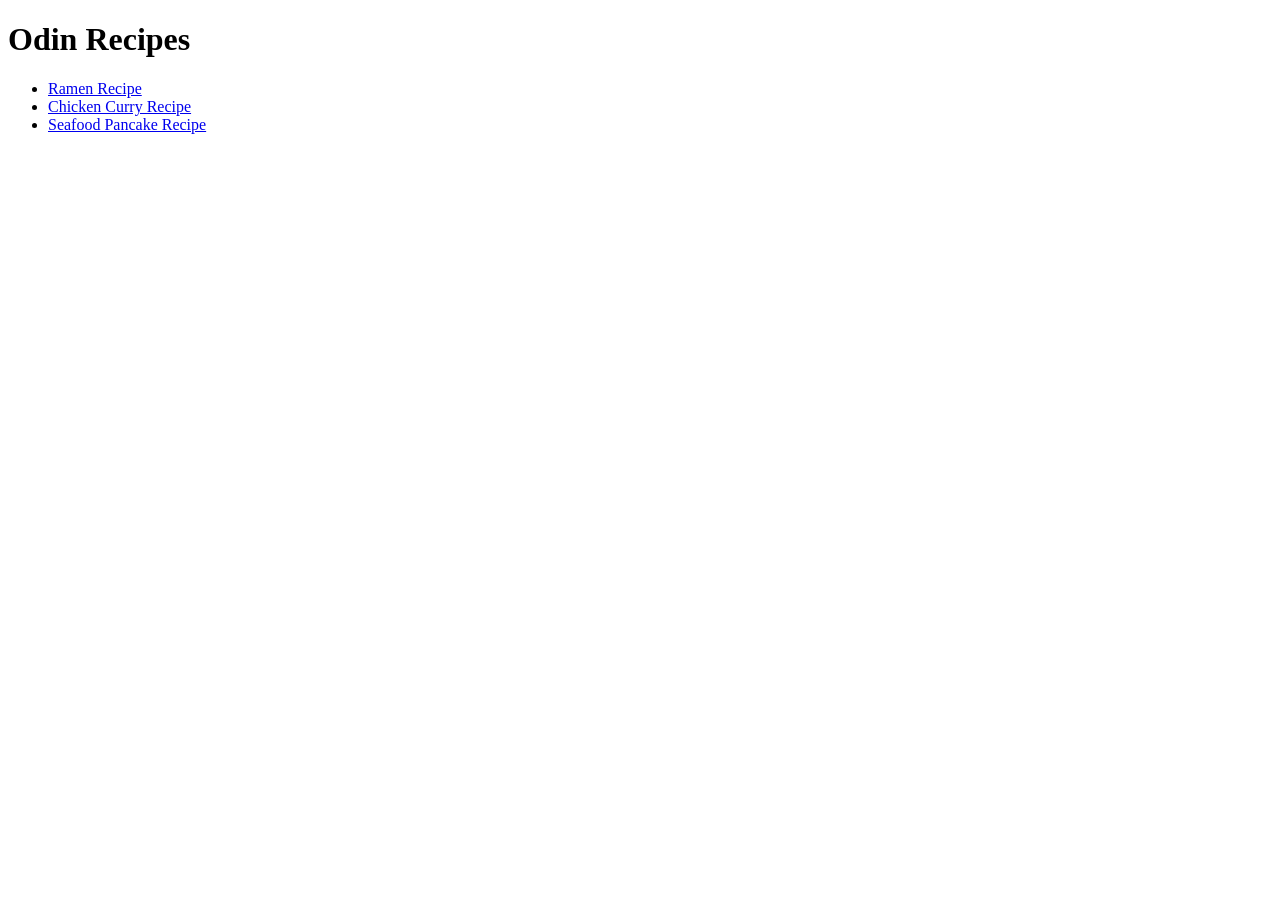
==== index.html @ 88b3bace "Create first project Odin Recipes in HTML only" ====
<!DOCTYPE html>
<html lang="en">
<head>
    <meta charset="UTF-8">
    <meta name="viewport" content="width=device-width, initial-scale=1.0">
    <title>Odin Recipes</title>
</head>
<body>
    <h1>Odin Recipes</h1>
    <ul>
        <li><a href="./recipes/ramen.html">Ramen Recipe</a></li>
        <li><a href="./recipes/chicken-curry.html">Chicken Curry Recipe</a></li>
        <li><a href="./recipes/seafood-pancake.html">Seafood Pancake Recipe</a></li>
    </ul>
</body>
</html>
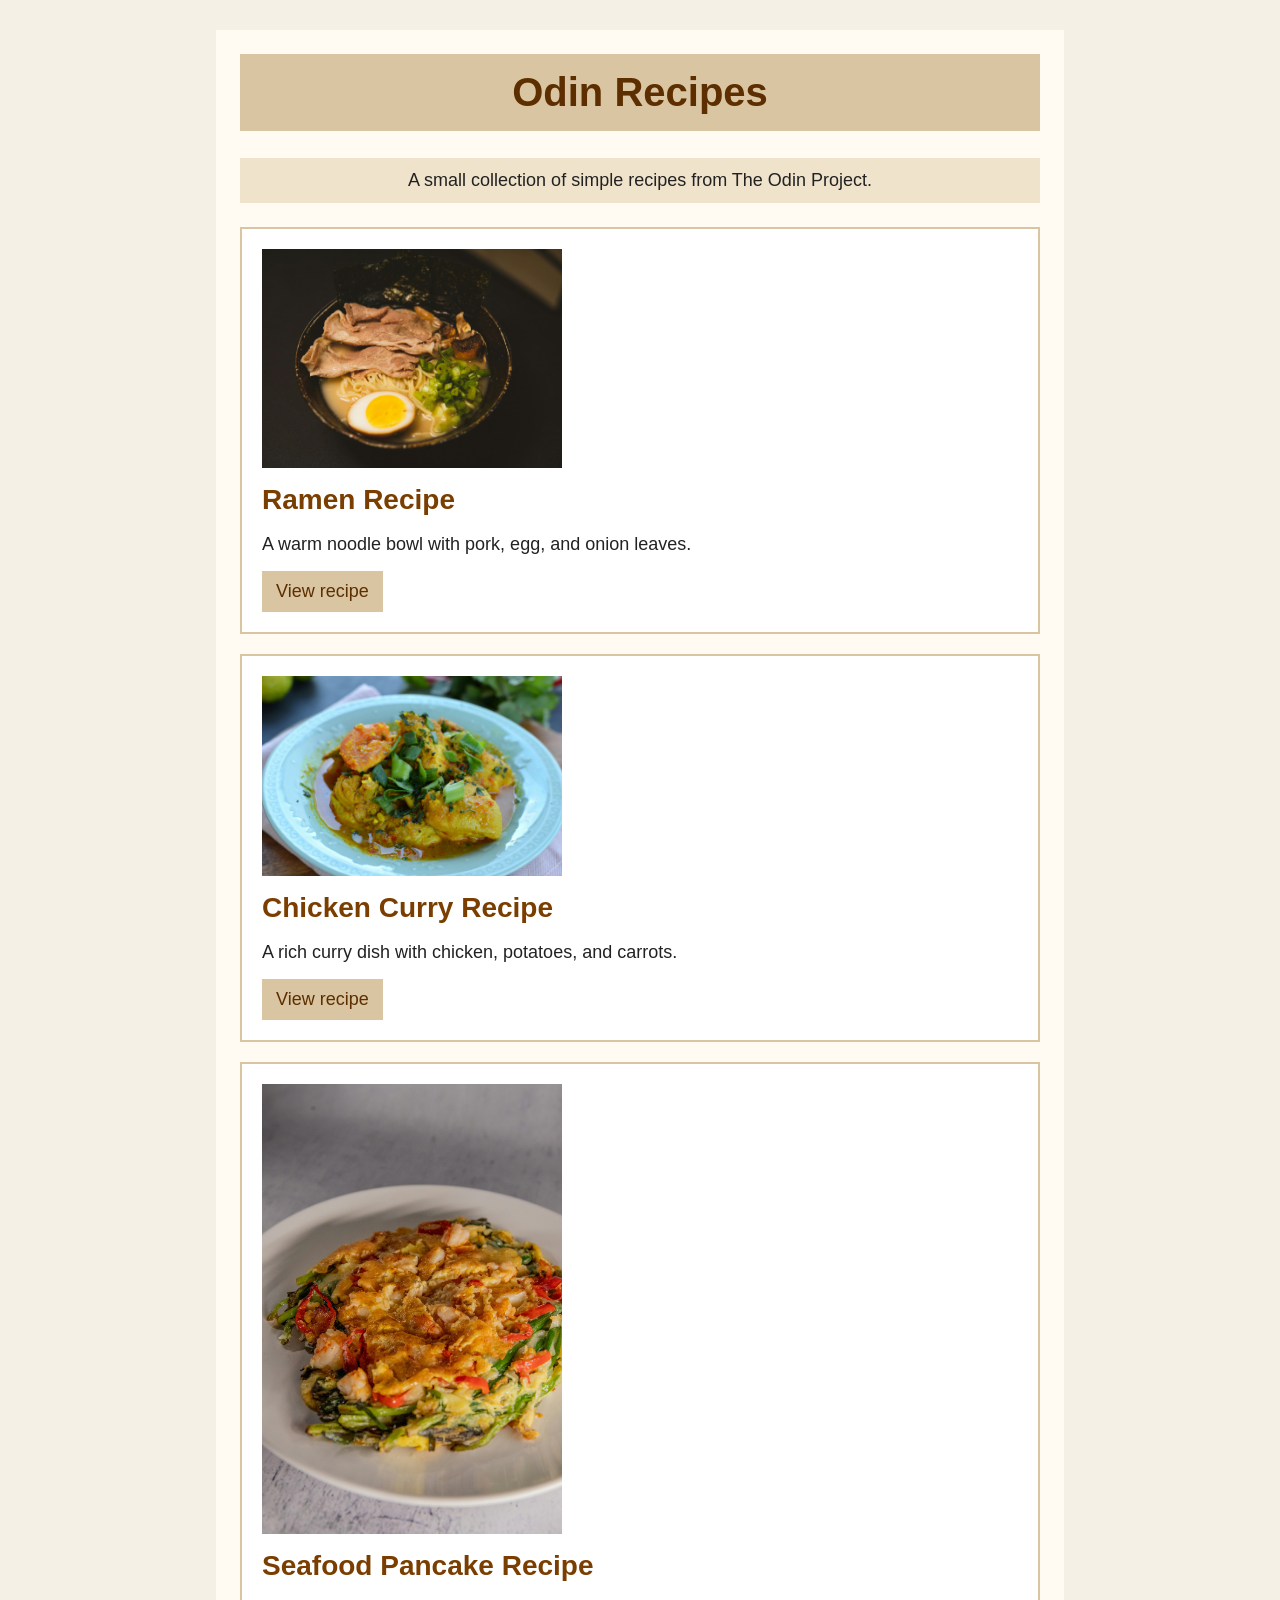
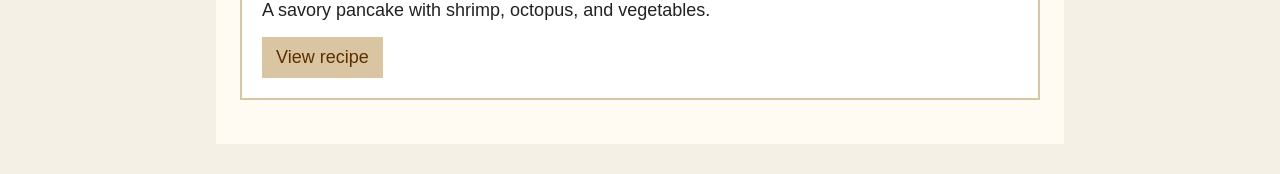
==== commit 84b74e84: "Added styling and content - add external stylesheet - improve homepage layout with recipe images - u" ====
--- a/index.html
+++ b/index.html
@@ -4,13 +4,33 @@
     <meta charset="UTF-8">
     <meta name="viewport" content="width=device-width, initial-scale=1.0">
     <title>Odin Recipes</title>
+    <link rel="stylesheet" href="style.css">
 </head>
 <body>
-    <h1>Odin Recipes</h1>
-    <ul>
-        <li><a href="./recipes/ramen.html">Ramen Recipe</a></li>
-        <li><a href="./recipes/chicken-curry.html">Chicken Curry Recipe</a></li>
-        <li><a href="./recipes/seafood-pancake.html">Seafood Pancake Recipe</a></li>
-    </ul>
+    <div class="main-page">
+        <h1>Odin Recipes</h1>
+        <p class="intro-text">A small collection of simple recipes from The Odin Project.</p>
+
+        <ul class="recipe-list">
+            <li class="recipe-card">
+                <img src="images/ramen-dish.jpg" alt="Ramen dish in a bowl">
+                <h2>Ramen Recipe</h2>
+                <p>A warm noodle bowl with pork, egg, and onion leaves.</p>
+                <a href="./recipes/ramen.html">View recipe</a>
+            </li>
+            <li class="recipe-card">
+                <img src="images/chicken-curry-dish.jpg" alt="Chicken curry dish in a bowl">
+                <h2>Chicken Curry Recipe</h2>
+                <p>A rich curry dish with chicken, potatoes, and carrots.</p>
+                <a href="./recipes/chicken-curry.html">View recipe</a>
+            </li>
+            <li class="recipe-card">
+                <img src="images/seafood-pancake-dish.jpg" alt="Seafood pancake on a plate">
+                <h2>Seafood Pancake Recipe</h2>
+                <p>A savory pancake with shrimp, octopus, and vegetables.</p>
+                <a href="./recipes/seafood-pancake.html">View recipe</a>
+            </li>
+        </ul>
+    </div>
 </body>
-</html>+</html>
--- a/style.css
+++ b/style.css
@@ -0,0 +1,83 @@
+body {
+  background-color: #f5f0e6;
+  color: #222222;
+  font-family: Arial, Helvetica, sans-serif;
+  margin: 0;
+}
+
+.main-page {
+  width: 800px;
+  margin: 30px auto;
+  background-color: #fffaf2;
+  padding: 24px;
+}
+
+h1 {
+  background-color: #d9c5a1;
+  color: #5c2e00;
+  font-size: 40px;
+  text-align: center;
+  padding: 16px;
+  margin-top: 0;
+}
+
+h2 {
+  color: #7a3e00;
+  font-size: 28px;
+}
+
+p,
+li {
+  font-size: 18px;
+}
+
+.intro-text {
+  text-align: center;
+  background-color: #f0e3cc;
+  padding: 12px;
+  margin-bottom: 24px;
+}
+
+.recipe-list {
+  padding: 0;
+}
+
+.recipe-card {
+  list-style: none;
+  background-color: #ffffff;
+  border: 2px solid #d9c5a1;
+  padding: 20px;
+  margin-bottom: 20px;
+}
+
+.recipe-card h2 {
+  margin-top: 16px;
+  margin-bottom: 12px;
+}
+
+.recipe-card p {
+  margin-bottom: 16px;
+}
+
+a {
+  color: #0044cc;
+}
+
+.btn-back {
+    display: block;
+    margin-bottom: 10px;
+}
+
+.recipe-card a {
+  display: inline-block;
+  background-color: #d9c5a1;
+  color: #5c2e00;
+  text-decoration: none;
+  padding: 10px 14px;
+}
+
+img {
+  width: 300px;
+  height: auto;
+  display: block;
+}
